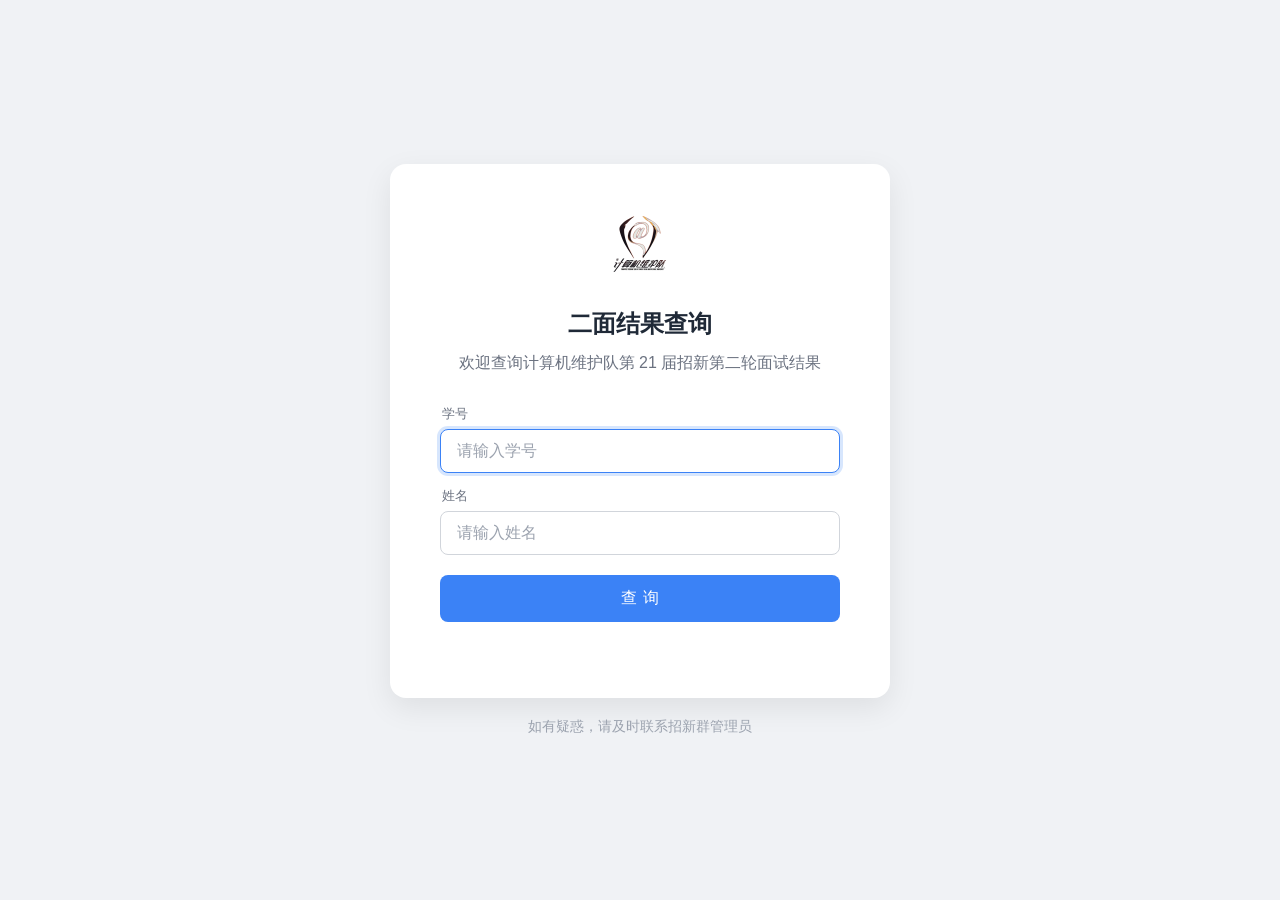
==== docs/index.html @ 7bbeffa4 "改用分支发布：构建产物 public/ 改名 docs/，移除 Actions 工作流" ====
<!DOCTYPE html>
<html lang="zh-CN">
<head>
<meta charset="UTF-8">
<meta name="viewport" content="width=device-width, initial-scale=1.0, viewport-fit=cover">
<meta name="robots" content="noindex,nofollow,noarchive,noimageindex">
<meta name="referrer" content="no-referrer">
<meta name="theme-color" content="#f0f2f5">
<title>计维二面结果查询</title>
<link rel="icon" href="assets/logo.png">
<link rel="stylesheet" href="style.css">
</head>
<body>

<main class="container">
    <header>
        <img src="assets/logo.png" alt="计算机维护队队徽" id="logo" width="160" height="160">
        <h1>二面结果查询</h1>
        <p>欢迎查询计算机维护队第 21 届招新第二轮面试结果</p>
    </header>

    <form class="search-box" id="searchForm" autocomplete="off" novalidate>
        <div class="field">
            <label for="sidInput">学号</label>
            <input type="text" id="sidInput" name="sid" inputmode="numeric"
                   placeholder="请输入学号" autocomplete="off" autocapitalize="off"
                   spellcheck="false" maxlength="20">
        </div>
        <div class="field">
            <label for="nameInput">姓名</label>
            <input type="text" id="nameInput" name="name"
                   placeholder="请输入姓名" autocomplete="off" autocapitalize="off"
                   spellcheck="false" maxlength="20">
        </div>
        <button type="submit" id="searchButton">查 询</button>
    </form>

    <div id="status" class="status" role="status" aria-live="polite"></div>

    <div id="result" class="result-box"></div>
</main>

<footer>
    <p>如有疑惑，请及时联系招新群管理员</p>
</footer>

<script src="app.js"></script>
</body>
</html>
---- docs/style.css ----
/* 计维二面结果查询 —— 全部使用系统字体，不请求任何外部资源 */

:root {
    --blue: #3b82f6;
    --blue-dark: #2563eb;
    --ink: #1f2937;
    --muted: #6b7280;
    --line: #d1d5db;
}

* { box-sizing: border-box; }

html, body { height: 100%; }

body {
    font-family: "PingFang SC", "HarmonyOS Sans SC", "Microsoft YaHei",
                 -apple-system, BlinkMacSystemFont, "Segoe UI", Roboto,
                 "Helvetica Neue", Arial, sans-serif;
    background-color: #f0f2f5;
    display: flex;
    flex-direction: column;
    justify-content: center;
    align-items: center;
    min-height: 100vh;
    margin: 0;
    padding: 20px;
    -webkit-text-size-adjust: 100%;
    -webkit-tap-highlight-color: transparent;
}

.container {
    background-color: #ffffff;
    padding: 40px 50px;
    border-radius: 16px;
    box-shadow: 0 10px 30px rgba(0, 0, 0, 0.08);
    text-align: center;
    width: 100%;
    max-width: 500px;
}

#logo {
    height: 80px;
    width: auto;
    margin-bottom: 20px;
}

h1 {
    color: var(--ink);
    font-size: 24px;
    font-weight: 700;
    margin: 0 0 10px;
}

header > p {
    color: var(--muted);
    margin: 0 0 30px;
    font-size: 16px;
    line-height: 1.6;
}

/* ---------- 表单 ---------- */

.search-box {
    display: flex;
    flex-direction: column;
    gap: 14px;
    text-align: left;
}

.field {
    display: flex;
    flex-direction: column;
    gap: 6px;
}

.field label {
    font-size: 13px;
    color: var(--muted);
    font-weight: 500;
    padding-left: 2px;
}

.field input {
    width: 100%;
    padding: 12px 16px;
    border: 1px solid var(--line);
    border-radius: 8px;
    font-size: 16px; /* 16px 以下 iOS 会自动放大页面 */
    font-family: inherit;
    color: var(--ink);
    background: #fff;
    outline: none;
    transition: border-color .25s, box-shadow .25s;
}

.field input:focus {
    border-color: var(--blue);
    box-shadow: 0 0 0 3px rgba(59, 130, 246, .2);
}

.field input::placeholder { color: #9ca3af; }

#searchButton {
    margin-top: 6px;
    padding: 13px 24px;
    border: none;
    background-color: var(--blue);
    color: #fff;
    border-radius: 8px;
    font-size: 16px;
    font-family: inherit;
    font-weight: 500;
    letter-spacing: .05em;
    cursor: pointer;
    transition: background-color .25s, transform .15s, opacity .25s;
}

#searchButton:hover:not(:disabled) { background-color: var(--blue-dark); }
#searchButton:active:not(:disabled) { transform: scale(.985); }
#searchButton:disabled { opacity: .6; cursor: not-allowed; }

/* ---------- 状态行 ---------- */

.status {
    font-size: 14px;
    color: var(--muted);
    min-height: 20px;
    margin-top: 16px;
    line-height: 1.5;
}

.status.error { color: #be123c; }

/* ---------- 结果卡片 ---------- */

.result-box {
    margin-top: 24px;
    padding: 25px 30px;
    border-radius: 8px;
    text-align: left;
    line-height: 1.8;
    display: none;
}

.result-box.visible {
    display: block;
    animation: fadeIn .45s ease forwards;
}

@keyframes fadeIn {
    from { opacity: 0; transform: translateY(10px); }
    to   { opacity: 1; transform: translateY(0); }
}

.result-box h3 {
    text-align: center;
    font-size: 22px;
    font-weight: 700;
    margin: 0 0 20px;
    padding-bottom: 15px;
    border-bottom: 1px solid;
}

.result-box p {
    font-size: 15px;
    margin: 0 0 12px;
    color: inherit;
    word-break: break-word;
}

.result-box p:last-child { margin-bottom: 0; }
.result-box p strong { font-weight: 700; }

/* 三种结果态 */
.pass {
    background-color: #f0fdf4;
    border: 1px solid #bbf7d0;
}
.pass h3 { color: #166534; border-color: #a7f3d0; }
.pass p  { color: #15803d; }

.fail {
    background-color: #fff1f2;
    border: 1px solid #ffdde0;
}
.fail h3 { color: #9f1239; border-color: #fecdd3; }
.fail p  { color: #be123c; }

.not-found {
    background-color: #f8fafc;
    border: 1px solid #e2e8f0;
}
.not-found h3 { color: #334155; border-color: #e2e8f0; }
.not-found p  { color: #475569; }

/* ---------- 页脚 ---------- */

footer {
    text-align: center;
    margin-top: 20px;
    color: #9ca3af;
    font-size: 14px;
}

footer p { margin: 0; }

/* ---------- 移动端 ---------- */

@media (max-width: 480px) {
    body { padding: 14px; justify-content: flex-start; padding-top: 6vh; }
    .container { padding: 28px 22px; border-radius: 14px; }
    #logo { height: 68px; }
    h1 { font-size: 21px; }
    header > p { font-size: 15px; margin-bottom: 24px; }
    .result-box { padding: 20px 18px; }
    .result-box h3 { font-size: 19px; }
    .result-box p { font-size: 14.5px; }
}

@media (prefers-reduced-motion: reduce) {
    .result-box.visible { animation: none; }
    * { transition: none !important; }
}
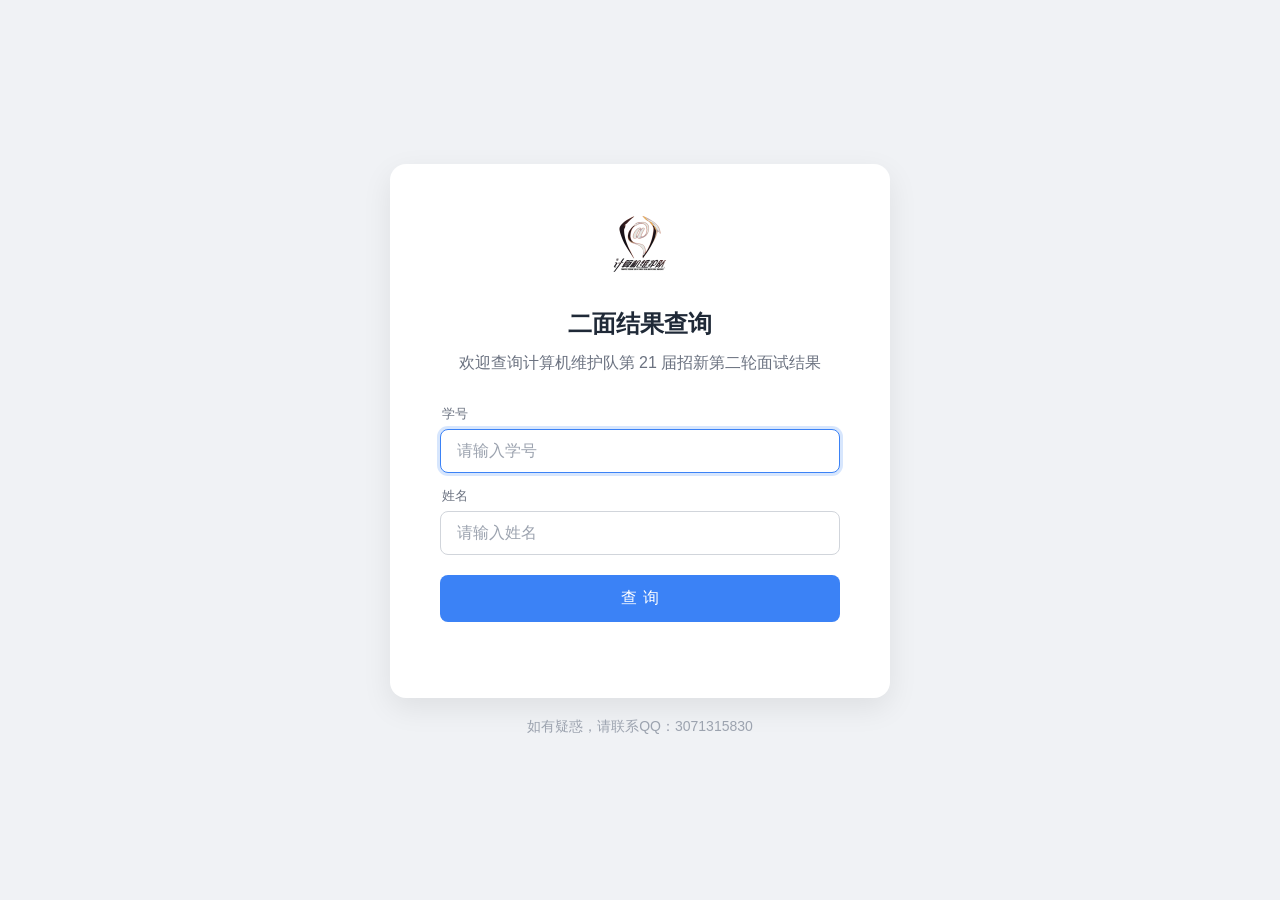
==== commit b3f890da: "页脚改为：如有疑惑，请联系QQ：3071315830" ====
--- a/docs/index.html
+++ b/docs/index.html
@@ -41,7 +41,7 @@
 </main>
 
 <footer>
-    <p>如有疑惑，请及时联系招新群管理员</p>
+    <p>如有疑惑，请联系QQ：3071315830</p>
 </footer>
 
 <script src="app.js"></script>
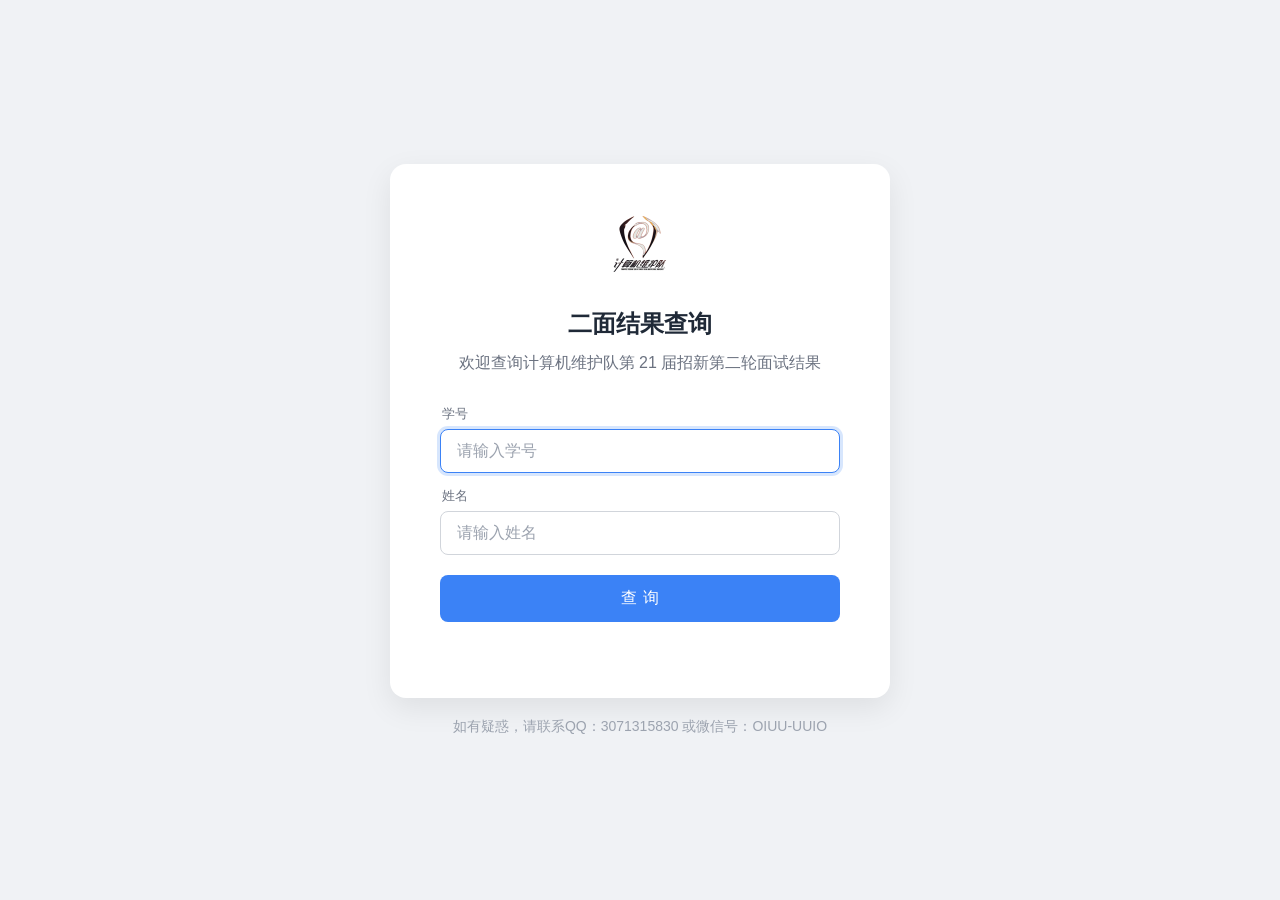
==== commit ead5846d: "页脚加上微信号 OIUU-UUIO" ====
--- a/docs/index.html
+++ b/docs/index.html
@@ -41,7 +41,7 @@
 </main>
 
 <footer>
-    <p>如有疑惑，请联系QQ：3071315830</p>
+    <p>如有疑惑，请联系QQ：3071315830 或微信号：OIUU-UUIO</p>
 </footer>
 
 <script src="app.js"></script>
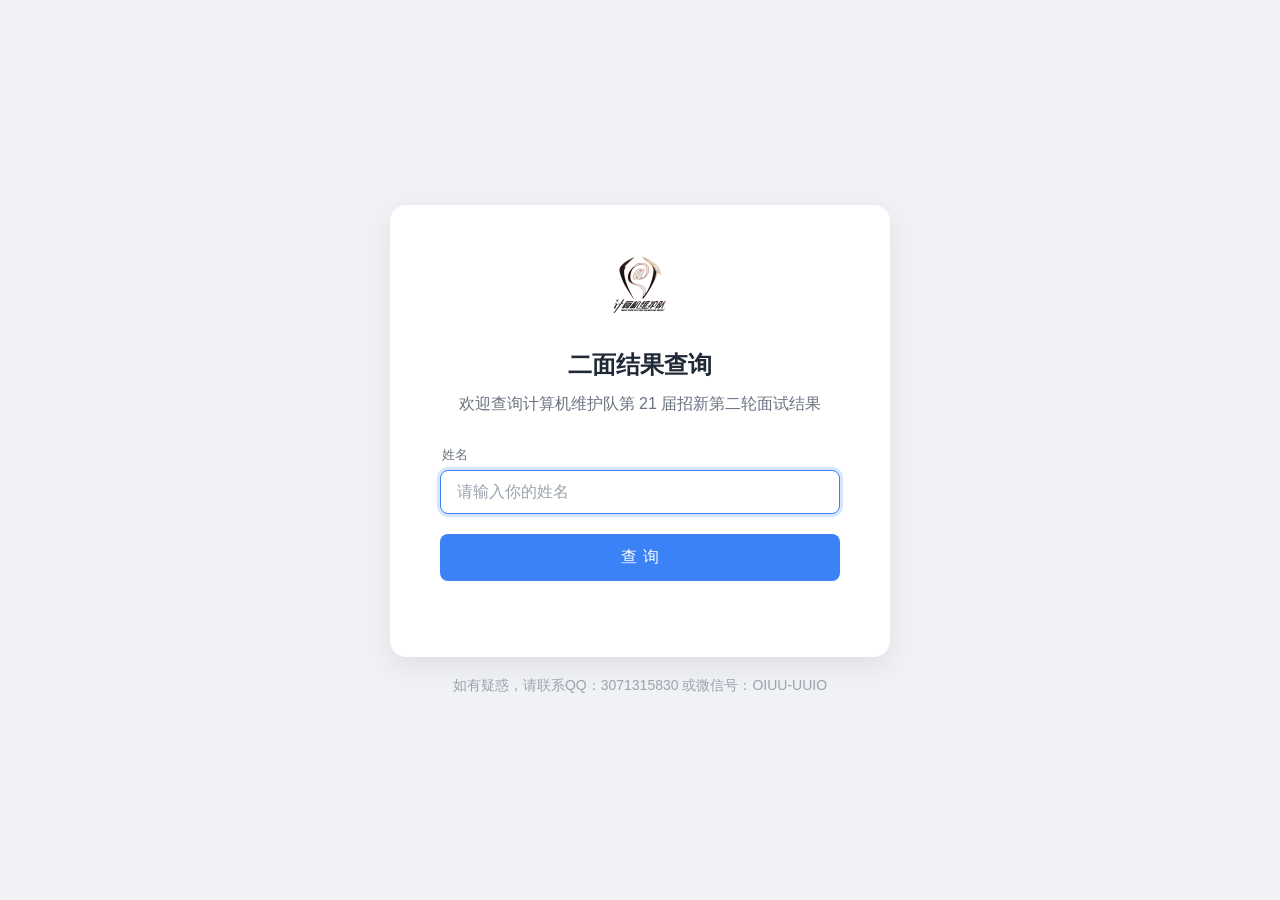
==== commit 5b6fe273: "改为按姓名查询（名单无学号）：去掉学号字段，重建49人名单（通过33/未通过16）" ====
--- a/docs/index.html
+++ b/docs/index.html
@@ -21,15 +21,9 @@
 
     <form class="search-box" id="searchForm" autocomplete="off" novalidate>
         <div class="field">
-            <label for="sidInput">学号</label>
-            <input type="text" id="sidInput" name="sid" inputmode="numeric"
-                   placeholder="请输入学号" autocomplete="off" autocapitalize="off"
-                   spellcheck="false" maxlength="20">
-        </div>
-        <div class="field">
             <label for="nameInput">姓名</label>
             <input type="text" id="nameInput" name="name"
-                   placeholder="请输入姓名" autocomplete="off" autocapitalize="off"
+                   placeholder="请输入你的姓名" autocomplete="off" autocapitalize="off"
                    spellcheck="false" maxlength="20">
         </div>
         <button type="submit" id="searchButton">查 询</button>
@@ -41,7 +35,7 @@
 </main>
 
 <footer>
-    <p>如有疑惑，请联系QQ：3071315830 或微信号：OIUU-UUIO</p>
+    <p>如有疑惑，请联系QQ：<span class="nb">3071315830</span> 或微信号：<span class="nb">OIUU-UUIO</span></p>
 </footer>
 
 <script src="app.js"></script>
--- a/docs/style.css
+++ b/docs/style.css
@@ -204,6 +204,9 @@
 
 footer p { margin: 0; }
 
+/* 号码/微信号整段不拆行，换行只发生在空格处 */
+footer .nb { white-space: nowrap; }
+
 /* ---------- 移动端 ---------- */
 
 @media (max-width: 480px) {
